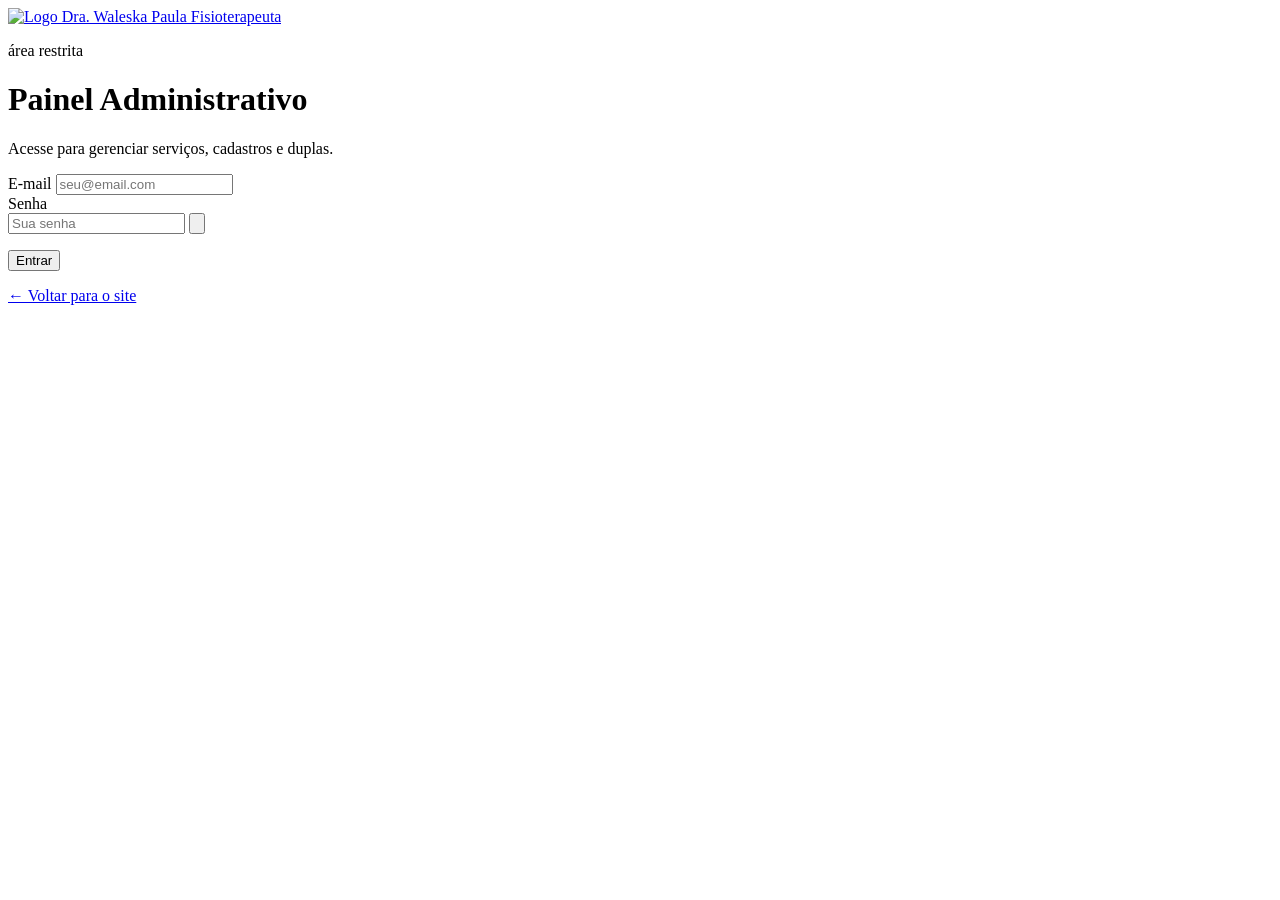
==== admin-login.html @ e8bd50d7 "Add files via upload" ====
<!DOCTYPE html>
<html lang="pt-BR">
<head>
  <meta charset="UTF-8">
  <meta name="viewport" content="width=device-width, initial-scale=1.0">
  <title>Login — Painel Administrativo | Dra. Waleska Paula</title>
  <meta name="robots" content="noindex, nofollow">
  <link rel="icon" type="image/svg+xml" href="assets/favicon.svg">
  <link rel="preconnect" href="https://fonts.googleapis.com">
  <link rel="preconnect" href="https://fonts.gstatic.com" crossorigin>
  <link href="https://fonts.googleapis.com/css2?family=Fraunces:opsz,wght@9..144,300;9..144,400;9..144,500;9..144,600;9..144,700&family=DM+Sans:wght@300;400;500;600;700&display=swap" rel="stylesheet">
  <link rel="stylesheet" href="css/styles.css">
  <link rel="stylesheet" href="admin/css/admin-login.css">
</head>
<body class="login-body">

  <main class="login-page">
    <div class="login-card">

      <a class="login-brand" href="/" aria-label="Voltar para o site público">
        <img src="assets/logo-horizontal.png" alt="Logo Dra. Waleska Paula Fisioterapeuta">
      </a>

      <div class="login-head">
        <p class="login-eyebrow">área restrita</p>
        <h1 class="login-title">Painel Administrativo</h1>
        <p class="login-sub">Acesse para gerenciar serviços, cadastros e duplas.</p>
      </div>

      <form class="login-form" id="loginForm" novalidate>
        <div class="field">
          <label class="field__label" for="email">E-mail</label>
          <input class="input" type="email" id="email" name="email" placeholder="seu@email.com" required autocomplete="username">
          <span class="field__error" id="email-error"></span>
        </div>

        <div class="field">
          <label class="field__label" for="senha">Senha</label>
          <div class="login-password">
            <input class="input" type="password" id="senha" name="senha" placeholder="Sua senha" required autocomplete="current-password">
            <button class="login-password__toggle" type="button" id="senhaToggle" aria-label="Mostrar senha" tabindex="-1">
              <svg viewBox="0 0 24 24" fill="none" stroke="currentColor" stroke-width="1.8" stroke-linecap="round" stroke-linejoin="round" aria-hidden="true"><path d="M2 12s3.5-7 10-7 10 7 10 7-3.5 7-10 7-10-7-10-7z"/><circle cx="12" cy="12" r="3"/></svg>
            </button>
          </div>
          <span class="field__error" id="senha-error"></span>
        </div>

        <p class="form-status" id="loginStatus" role="status" aria-live="polite"></p>

        <button class="btn btn--primary btn--full btn--lg" type="submit" id="loginSubmit">Entrar</button>
      </form>

      <p class="login-back">
        <a href="/">← Voltar para o site</a>
      </p>
    </div>
  </main>

  <script src="admin/js/admin-login.js"></script>
</body>
</html>
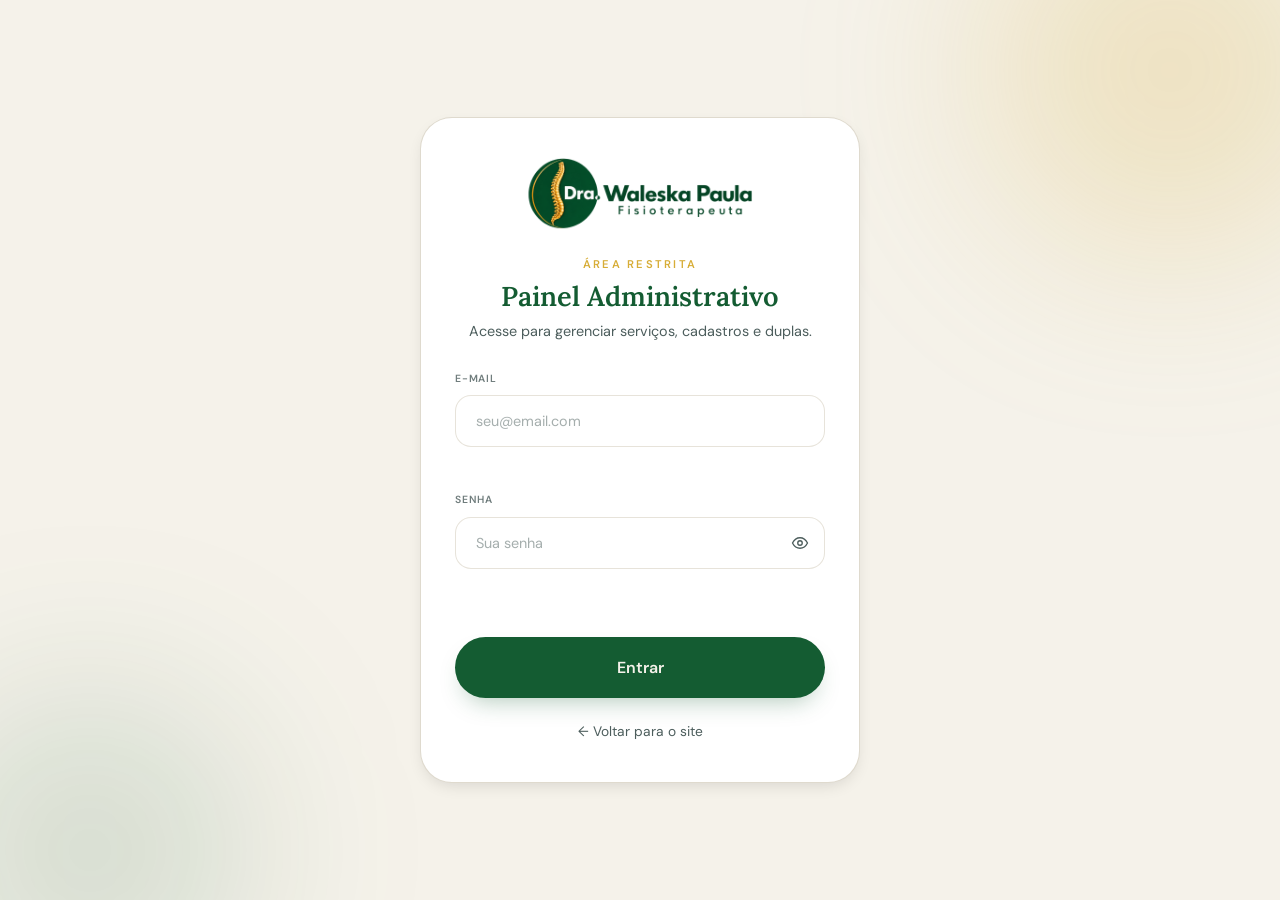
==== commit 0a0e88de: "feat: painel clínico completo com financeiro, duplas e prontuário Conecta cadastro, agenda, pagament" ====
--- a/admin-login.html
+++ b/admin-login.html
@@ -8,7 +8,7 @@
   <link rel="icon" type="image/svg+xml" href="assets/favicon.svg">
   <link rel="preconnect" href="https://fonts.googleapis.com">
   <link rel="preconnect" href="https://fonts.gstatic.com" crossorigin>
-  <link href="https://fonts.googleapis.com/css2?family=Fraunces:opsz,wght@9..144,300;9..144,400;9..144,500;9..144,600;9..144,700&family=DM+Sans:wght@300;400;500;600;700&display=swap" rel="stylesheet">
+  <link href="https://fonts.googleapis.com/css2?family=Lora:ital,wght@0,400;0,500;0,600;0,700;1,400;1,500;1,600;1,700&family=DM+Sans:wght@300;400;500;600;700&display=swap" rel="stylesheet">
   <link rel="stylesheet" href="css/styles.css">
   <link rel="stylesheet" href="admin/css/admin-login.css">
 </head>
--- a/css/styles.css
+++ b/css/styles.css
@@ -0,0 +1,1703 @@
+:root {
+  --primary: hsl(145 64.3% 22%);
+  --primary-foreground: hsl(43.6 35.5% 93.9%);
+  --accent: hsl(44.2 66.7% 52.9%);
+  --accent-foreground: hsl(222.2 84% 4.9%);
+  --background: hsl(43.6 35.5% 93.9%);
+  --foreground: hsl(222.2 84% 4.9%);
+  --muted: hsl(42.4 33.3% 90%);
+  --muted-foreground: hsl(176.5 10.1% 33.1%);
+  --border: 40.9 22% 80.4%;
+  --card: hsl(43.6 35.5% 93.9%);
+  --secondary: hsl(210 100% 25.5%);
+  --secondary-foreground: hsl(210 40% 98%);
+  --ring: 44.2 66.7% 52.9%;
+  --radius: 2rem;
+  --font-heading: "Lora", Georgia, "Times New Roman", serif;
+  --font-body: "DM Sans", "Segoe UI", system-ui, -apple-system, sans-serif;
+  --shadow-sm: 0 1px 2px rgba(0, 0, 0, 0.04);
+  --shadow-md: 0 6px 16px -4px rgba(0, 0, 0, 0.12);
+  --shadow-lg: 0 24px 50px -12px rgba(0, 0, 0, 0.25);
+}
+*, *::before, *::after {
+  box-sizing: border-box;
+  margin: 0;
+  padding: 0;
+}
+html {
+  scroll-behavior: smooth;
+  scroll-padding-top: 120px;
+  -webkit-text-size-adjust: 100%;
+}
+body {
+  font-family: var(--font-body);
+  font-size: 1rem;
+  line-height: 1.65;
+  color: var(--foreground);
+  background: var(--background);
+  overflow-x: hidden;
+}
+img {
+  max-width: 100%;
+  height: auto;
+  display: block;
+}
+a {
+  color: inherit;
+  text-decoration: none;
+}
+ul {
+  list-style: none;
+}
+button {
+  font-family: inherit;
+  cursor: pointer;
+}
+h1, h2, h3, h4 {
+  font-family: var(--font-heading);
+  color: var(--foreground);
+  line-height: 1.2;
+  font-weight: 600;
+}
+:focus-visible {
+  outline: 3px solid hsl(var(--ring) / 0.55);
+  outline-offset: 2px;
+  border-radius: 8px;
+}
+.skip-link {
+  position: absolute;
+  top: -60px;
+  left: 16px;
+  z-index: 3000;
+  background: var(--primary);
+  color: var(--primary-foreground);
+  padding: 10px 18px;
+  border-radius: 10px;
+  font-weight: 600;
+  transition: top 0.2s ease;
+}
+.skip-link:focus {
+  top: 12px;
+}
+.icon {
+  width: 1.1em;
+  height: 1.1em;
+  flex-shrink: 0;
+  vertical-align: middle;
+}
+.container {
+  width: 100%;
+  max-width: 1200px;
+  margin: 0 auto;
+  padding: 0 24px;
+}
+.btn {
+  display: inline-flex;
+  align-items: center;
+  justify-content: center;
+  gap: 10px;
+  font-family: var(--font-body);
+  font-size: 0.95rem;
+  font-weight: 600;
+  padding: 15px 28px;
+  border-radius: 999px;
+  border: none;
+  transition: transform 0.2s ease, box-shadow 0.2s ease, background-color 0.2s ease, color 0.2s ease;
+  will-change: transform;
+}
+.btn:hover {
+  transform: translateY(-2px);
+}
+.btn--primary {
+  background: var(--primary);
+  color: var(--primary-foreground);
+  box-shadow: 0 12px 24px -10px hsl(145 64.3% 22% / 0.35);
+}
+.btn--primary:hover {
+  background: hsl(145 64.3% 22% / 0.9);
+}
+.btn--accent {
+  position: relative;
+  overflow: hidden;
+  background: var(--accent);
+  color: var(--accent-foreground);
+  box-shadow: 0 12px 24px -10px hsl(44.2 66.7% 52.9% / 0.4);
+}
+.btn--accent:hover {
+  background: hsl(44.2 66.7% 52.9% / 0.9);
+}
+.btn--accent .btn__shimmer {
+  position: absolute;
+  inset: 0;
+  background: linear-gradient(90deg, transparent, hsla(222, 84%, 5%, 0.1), transparent);
+  background-size: 200% 100%;
+  animation: shimmer 3s ease-in-out infinite;
+  pointer-events: none;
+}
+.btn--accent > :not(.btn__shimmer) {
+  position: relative;
+  z-index: 1;
+}
+.btn--outline {
+  background: transparent;
+  color: var(--primary-foreground);
+  border: 1px solid var(--primary-foreground);
+}
+.btn--outline:hover {
+  background: var(--primary-foreground);
+  color: var(--primary);
+}
+.btn--full {
+  width: 100%;
+}
+.btn--lg {
+  padding: 20px 34px;
+  font-size: 1rem;
+}
+.btn--sm {
+  padding: 11px 22px;
+  font-size: 0.88rem;
+}
+.header {
+  position: sticky;
+  top: 0;
+  z-index: 1000;
+  background: var(--background);
+  border-bottom: 1px solid hsl(var(--border) / 0.3);
+}
+.header__inner {
+  display: flex;
+  align-items: center;
+  justify-content: space-between;
+  min-height: 108px;
+  gap: 16px;
+}
+.header__logo {
+  width: 60%;
+  max-width: 300px;
+  aspect-ratio: 3.38 / 1;
+  overflow: hidden;
+  flex-shrink: 1;
+}
+.header__logo img {
+  width: 100%;
+  height: 100%;
+  object-fit: cover;
+  object-position: 0% 38%;
+}
+.header__nav {
+  display: flex;
+  align-items: center;
+  gap: 32px;
+}
+.header__cta {
+  display: flex;
+  align-items: center;
+  gap: 10px;
+  flex-shrink: 0;
+}
+.header__cta .btn {
+  white-space: nowrap;
+}
+.header__admin {
+  display: inline-flex;
+  align-items: center;
+  font-size: 0.85rem;
+  font-weight: 600;
+  color: var(--primary);
+  padding: 8px 14px;
+  border-radius: 999px;
+  border: 1px solid hsl(145 64.3% 22% / 0.22);
+  white-space: nowrap;
+  flex-shrink: 0;
+}
+.header__admin:hover {
+  background: var(--primary);
+  color: var(--primary-foreground);
+}
+.header__link {
+  position: relative;
+  font-size: 0.9rem;
+  font-weight: 500;
+  color: var(--muted-foreground);
+  transition: color 0.2s ease;
+  padding: 4px 0;
+}
+.header__link::after {
+  content: "";
+  position: absolute;
+  left: 0;
+  bottom: -4px;
+  width: 0;
+  height: 2px;
+  background: var(--primary);
+  transition: width 0.25s ease;
+}
+.header__link:hover {
+  color: var(--primary);
+}
+.header__link:hover::after {
+  width: 100%;
+}
+.header__toggle {
+  display: none;
+  align-items: center;
+  justify-content: center;
+  width: 44px;
+  height: 44px;
+  border: 1px solid hsl(var(--border));
+  border-radius: 12px;
+  background: var(--card);
+  color: var(--foreground);
+}
+.header__toggle svg {
+  width: 22px;
+  height: 22px;
+}
+.drawer__backdrop {
+  position: fixed;
+  inset: 0;
+  z-index: 1500;
+  background: rgba(0, 0, 0, 0.4);
+  opacity: 0;
+  visibility: hidden;
+  transition: opacity 0.25s ease, visibility 0.25s ease;
+}
+.drawer__backdrop.is-open {
+  opacity: 1;
+  visibility: visible;
+}
+.drawer {
+  position: fixed;
+  top: 0;
+  right: 0;
+  bottom: 0;
+  z-index: 1600;
+  width: min(340px, 88vw);
+  background: var(--background);
+  border-left: 1px solid hsl(var(--border));
+  padding: 24px;
+  transform: translateX(100%);
+  transition: transform 0.3s cubic-bezier(0.22, 1, 0.36, 1);
+  overflow-y: auto;
+}
+.drawer.is-open {
+  transform: translateX(0);
+}
+.drawer__close {
+  display: inline-flex;
+  align-items: center;
+  justify-content: center;
+  width: 40px;
+  height: 40px;
+  border: none;
+  background: hsl(var(--border) / 0.5);
+  border-radius: 12px;
+  color: var(--foreground);
+  margin-bottom: 48px;
+}
+.drawer__close svg {
+  width: 20px;
+  height: 20px;
+}
+.drawer__nav {
+  display: flex;
+  flex-direction: column;
+  gap: 24px;
+}
+.drawer__link {
+  font-size: 1.125rem;
+  font-weight: 500;
+  color: var(--foreground);
+}
+.drawer__link:hover {
+  color: var(--primary);
+}
+.drawer__cta {
+  margin-top: 24px;
+  padding-top: 24px;
+  border-top: 1px solid hsl(var(--border) / 0.5);
+  display: flex;
+  flex-direction: column;
+  gap: 10px;
+}
+.split {
+  display: grid;
+  grid-template-columns: 45% 55%;
+  min-height: 100vh;
+  overflow-x: clip;
+}
+.panel {
+  position: relative;
+  background: var(--primary);
+  color: var(--primary-foreground);
+  display: flex;
+  flex-direction: column;
+  padding: 48px 28px 80px;
+  overflow: hidden;
+}
+.panel__ring {
+  position: absolute;
+  top: -240px;
+  right: -240px;
+  width: 640px;
+  height: 640px;
+  border-radius: 50%;
+  border: 32px solid hsl(43.6 35.5% 93.9% / 0.03);
+  pointer-events: none;
+}
+.panel__blob {
+  position: absolute;
+  bottom: -128px;
+  left: -128px;
+  width: 480px;
+  height: 480px;
+  border-radius: 50%;
+  background: hsl(43.6 35.5% 93.9% / 0.02);
+  filter: blur(60px);
+  pointer-events: none;
+}
+.panel__dot {
+  position: absolute;
+  border-radius: 50%;
+  pointer-events: none;
+}
+.panel__dot--accent {
+  top: 40%;
+  right: 15%;
+  width: 12px;
+  height: 12px;
+  background: var(--accent);
+  box-shadow: 0 0 15px hsl(var(--ring) / 0.5);
+  animation: floatA 6s ease-in-out infinite;
+}
+.panel__dot--soft {
+  top: 60%;
+  left: 10%;
+  width: 6px;
+  height: 6px;
+  background: hsl(43.6 35.5% 93.9% / 0.3);
+  animation: floatB 8s ease-in-out 1s infinite;
+}
+.panel__logo {
+  align-self: flex-start;
+  display: inline-flex;
+  background: var(--background);
+  border-radius: 16px;
+  padding: 8px;
+  box-shadow: 0 20px 40px -12px rgba(0, 0, 0, 0.25);
+  margin-bottom: auto;
+}
+.panel__logo img {
+  height: 56px;
+  width: auto;
+  object-fit: contain;
+  border-radius: 12px;
+}
+.panel__body {
+  margin: auto 0;
+  padding: 48px 0;
+}
+.panel__eyebrow {
+  display: flex;
+  align-items: center;
+  gap: 16px;
+  font-size: 0.7rem;
+  font-weight: 600;
+  letter-spacing: 0.2em;
+  text-transform: uppercase;
+  color: hsl(43.6 35.5% 93.9% / 0.7);
+  margin-bottom: 32px;
+}
+.panel__eyebrow::before {
+  content: "";
+  width: 48px;
+  height: 1px;
+  background: hsl(43.6 35.5% 93.9% / 0.3);
+}
+.panel__title {
+  font-size: clamp(2.6rem, 4.6vw, 4.4rem);
+  line-height: 1.06;
+  letter-spacing: -0.01em;
+  color: var(--primary-foreground);
+  margin-bottom: 32px;
+}
+.panel__title em {
+  font-style: italic;
+  color: var(--accent);
+}
+.panel__text {
+  color: hsl(43.6 35.5% 93.9% / 0.8);
+  font-size: clamp(1rem, 1.4vw, 1.18rem);
+  font-weight: 300;
+  max-width: 448px;
+  line-height: 1.6;
+}
+.panel__privacy {
+  margin-top: auto;
+  display: flex;
+  align-items: flex-start;
+  gap: 16px;
+  padding-top: 24px;
+  border-top: 1px solid hsl(43.6 35.5% 93.9% / 0.1);
+  max-width: 400px;
+  font-size: 0.8rem;
+  font-weight: 300;
+  color: hsl(43.6 35.5% 93.9% / 0.6);
+}
+.panel__privacy-icon {
+  width: 24px;
+  height: 24px;
+  border-radius: 50%;
+  border: 1px solid hsl(43.6 35.5% 93.9% / 0.2);
+  display: flex;
+  align-items: center;
+  justify-content: center;
+  flex-shrink: 0;
+  margin-top: 2px;
+}
+.panel__privacy-icon svg {
+  width: 14px;
+  height: 14px;
+  color: hsl(43.6 35.5% 93.9% / 0.6);
+}
+.form-side {
+  position: relative;
+  background: var(--background);
+  padding: 64px 48px 96px;
+}
+.form-side::before {
+  content: "";
+  position: absolute;
+  inset: 0;
+  background-image: radial-gradient(circle, hsl(var(--border)) 1px, transparent 1px);
+  background-size: 24px 24px;
+  opacity: 0.3;
+  pointer-events: none;
+}
+.form-side__inner {
+  position: relative;
+  max-width: 672px;
+  margin: 0 auto;
+}
+.form-head {
+  margin-bottom: 48px;
+}
+.form-eyebrow {
+  font-size: 0.65rem;
+  font-weight: 600;
+  letter-spacing: 0.2em;
+  text-transform: uppercase;
+  color: var(--muted-foreground);
+  margin-bottom: 12px;
+}
+.form-title {
+  font-size: clamp(2.2rem, 4vw, 3rem);
+  letter-spacing: -0.01em;
+}
+.service-pick {
+  display: flex;
+  align-items: center;
+  justify-content: space-between;
+  gap: 14px;
+  flex-wrap: wrap;
+  background: hsl(145 64.3% 22% / 0.07);
+  border: 1px solid hsl(145 64.3% 22% / 0.2);
+  border-radius: 18px;
+  padding: 16px 20px;
+  margin-bottom: 28px;
+}
+.service-pick__label {
+  display: block;
+  font-size: 0.62rem;
+  font-weight: 600;
+  letter-spacing: 0.12em;
+  text-transform: uppercase;
+  color: var(--muted-foreground);
+  margin-bottom: 4px;
+}
+.service-pick__name {
+  font-family: var(--font-heading);
+  font-weight: 600;
+  font-size: 1.1rem;
+  color: var(--primary);
+}
+.service-pick__change {
+  font-size: 0.85rem;
+  font-weight: 600;
+  color: var(--primary);
+  border-bottom: 1px solid hsl(145 64.3% 22% / 0.3);
+}
+.service-pick__change:hover {
+  color: var(--primary);
+  opacity: 0.8;
+}
+.step-card {
+  border: 1px solid hsl(var(--border) / 0.6);
+  border-radius: 24px;
+  padding: 32px 40px;
+  margin-bottom: 32px;
+  background: transparent;
+  transition: border-color 0.3s ease, box-shadow 0.3s ease, transform 0.3s ease;
+}
+.step-card:hover {
+  border-color: hsl(var(--border));
+  box-shadow: 0 20px 50px -20px rgba(0, 0, 0, 0.12);
+  transform: translateY(-4px);
+}
+.step-head {
+  display: flex;
+  align-items: center;
+  gap: 16px;
+  margin-bottom: 32px;
+}
+.step-num {
+  width: 36px;
+  height: 36px;
+  border-radius: 50%;
+  background: var(--primary);
+  color: var(--primary-foreground);
+  display: flex;
+  align-items: center;
+  justify-content: center;
+  font-size: 0.875rem;
+  font-weight: 700;
+  flex-shrink: 0;
+  box-shadow: inset 0 1px 2px rgba(0, 0, 0, 0.15);
+}
+.step-num--accent {
+  background: var(--accent);
+  color: var(--accent-foreground);
+}
+.step-title {
+  font-family: var(--font-heading);
+  font-size: 1.25rem;
+  font-weight: 500;
+  line-height: 1.2;
+}
+.step-sub {
+  font-size: 0.75rem;
+  color: hsl(176.5 10.1% 33.1% / 0.8);
+  margin-top: 2px;
+  font-family: var(--font-body);
+}
+.field {
+  margin-bottom: 24px;
+}
+.field__label {
+  display: block;
+  font-size: 0.65rem;
+  font-weight: 600;
+  letter-spacing: 0.08em;
+  text-transform: uppercase;
+  color: hsl(176.5 10.1% 33.1% / 0.8);
+  margin-bottom: 8px;
+}
+.field__label small {
+  font-weight: 400;
+  text-transform: none;
+  letter-spacing: 0;
+  font-size: 0.78rem;
+  opacity: 0.7;
+}
+.field__row {
+  display: grid;
+  grid-template-columns: 1fr 1fr;
+  gap: 20px;
+}
+.input {
+  width: 100%;
+  padding: 16px 20px;
+  font-family: var(--font-body);
+  font-size: 0.9rem;
+  color: var(--foreground);
+  background: hsla(0, 0%, 100%, 0.5);
+  border: 1px solid hsl(var(--border) / 0.6);
+  border-radius: 16px;
+  transition: border-color 0.2s ease, box-shadow 0.2s ease, background-color 0.2s ease;
+}
+.input::placeholder {
+  color: hsl(176.5 10.1% 33.1% / 0.5);
+}
+.input:focus {
+  outline: none;
+  border-color: var(--primary);
+  box-shadow: 0 0 0 3px hsl(var(--ring) / 0.25);
+  background: #fff;
+}
+.field__error {
+  display: block;
+  min-height: 16px;
+  color: #c0392b;
+  font-size: 0.8rem;
+  margin-top: 6px;
+}
+.chips {
+  display: flex;
+  flex-wrap: wrap;
+  gap: 10px;
+}
+.chip {
+  text-align: left;
+  padding: 10px 20px;
+  border-radius: 999px;
+  font-size: 0.9rem;
+  font-weight: 500;
+  border: 1px solid hsl(var(--border) / 0.8);
+  background: transparent;
+  color: var(--muted-foreground);
+  transition: all 0.3s ease;
+}
+.chip:hover {
+  border-color: hsl(145 64.3% 22% / 0.5);
+  color: var(--foreground);
+  transform: scale(1.04);
+}
+.chip:active {
+  transform: scale(0.95);
+}
+.chip.is-active {
+  background: var(--primary);
+  border-color: var(--primary);
+  color: var(--primary-foreground);
+  box-shadow: 0 6px 16px -6px hsl(145 64.3% 22% / 0.35);
+}
+.form-status {
+  text-align: center;
+  font-weight: 600;
+  margin-top: 16px;
+  min-height: 24px;
+}
+.form-status.is-success {
+  color: var(--primary);
+}
+.form-status.is-error {
+  color: #c0392b;
+}
+.success {
+  display: flex;
+  flex-direction: column;
+  align-items: center;
+  justify-content: center;
+  min-height: 70vh;
+  padding: 80px 24px;
+  text-align: center;
+}
+.success[hidden] {
+  display: none;
+}
+.success__card {
+  max-width: 420px;
+  background: var(--card);
+  border: 1px solid hsl(var(--border) / 0.5);
+  border-radius: var(--radius);
+  padding: 40px;
+  box-shadow: 0 24px 60px -24px hsl(145 64.3% 22% / 0.2);
+}
+.success__icon {
+  width: 80px;
+  height: 80px;
+  border-radius: 50%;
+  background: hsl(145 64.3% 22% / 0.1);
+  border: 1px solid hsl(145 64.3% 22% / 0.2);
+  display: flex;
+  align-items: center;
+  justify-content: center;
+  margin: 0 auto 32px;
+}
+.success__icon svg {
+  width: 40px;
+  height: 40px;
+  color: var(--primary);
+}
+.success__title {
+  font-size: 1.9rem;
+  margin-bottom: 16px;
+}
+.success__text {
+  color: var(--muted-foreground);
+  margin-bottom: 28px;
+}
+.hero-mini {
+  position: relative;
+  background: var(--primary);
+  color: var(--primary-foreground);
+  min-height: 45vh;
+  display: flex;
+  align-items: center;
+  justify-content: center;
+  text-align: center;
+  padding: 88px 24px;
+  overflow: hidden;
+}
+.hero-mini::before {
+  content: "";
+  position: absolute;
+  top: -96px;
+  right: -96px;
+  width: 320px;
+  height: 320px;
+  border-radius: 50%;
+  background: hsl(44.2 66.7% 52.9% / 0.18);
+  filter: blur(100px);
+  pointer-events: none;
+}
+.hero-mini::after {
+  content: "";
+  position: absolute;
+  bottom: -80px;
+  left: 40%;
+  width: 224px;
+  height: 224px;
+  border-radius: 50%;
+  background: hsl(43.6 35.5% 93.9% / 0.1);
+  filter: blur(80px);
+  pointer-events: none;
+}
+.hero-mini__dot {
+  position: absolute;
+  top: 40px;
+  right: 25%;
+  width: 10px;
+  height: 10px;
+  border-radius: 50%;
+  background: var(--accent);
+  animation: floatA 7s ease-in-out infinite;
+}
+.hero-mini__inner {
+  position: relative;
+  z-index: 1;
+  max-width: 720px;
+}
+.hero-mini__eyebrow {
+  display: flex;
+  align-items: center;
+  justify-content: center;
+  gap: 12px;
+  font-size: 0.7rem;
+  font-weight: 600;
+  letter-spacing: 0.2em;
+  text-transform: uppercase;
+  color: var(--accent);
+  margin-bottom: 24px;
+}
+.hero-mini__eyebrow::before, .hero-mini__eyebrow::after {
+  content: "";
+  width: 32px;
+  height: 1px;
+  background: var(--accent);
+}
+.hero-mini__title {
+  font-size: clamp(2.5rem, 6vw, 4.4rem);
+  line-height: 1.06;
+  letter-spacing: -0.01em;
+  background: linear-gradient(90deg, var(--primary-foreground), var(--accent), var(--primary-foreground));
+  background-size: 200% auto;
+  -webkit-background-clip: text;
+  background-clip: text;
+  -webkit-text-fill-color: transparent;
+  color: transparent;
+  animation: gradient-x 6s linear infinite;
+  margin-bottom: 20px;
+}
+.hero-mini__text {
+  color: hsl(43.6 35.5% 93.9% / 0.85);
+  font-size: clamp(1rem, 1.5vw, 1.15rem);
+  font-weight: 300;
+  max-width: 620px;
+  margin: 0 auto;
+}
+.hero-mini__actions {
+  display: flex;
+  justify-content: center;
+  flex-wrap: wrap;
+  gap: 16px;
+  margin-top: 36px;
+}
+.presentation {
+  padding: 100px 24px;
+  background: var(--background);
+}
+.presentation__inner {
+  max-width: 1152px;
+  margin: 0 auto;
+  display: grid;
+  grid-template-columns: 1fr 1fr;
+  gap: 48px;
+  align-items: center;
+}
+.presentation__photo {
+  border-radius: 24px;
+  overflow: hidden;
+  box-shadow: 0 30px 60px -20px rgba(0, 0, 0, 0.3);
+}
+.presentation__photo img {
+  width: 100%;
+  height: auto;
+}
+.presentation__eyebrow {
+  font-size: 0.65rem;
+  font-weight: 600;
+  letter-spacing: 0.2em;
+  text-transform: uppercase;
+  color: var(--muted-foreground);
+  margin-bottom: 16px;
+}
+.presentation__title {
+  font-size: clamp(1.9rem, 3.4vw, 2.6rem);
+  margin-bottom: 20px;
+}
+.presentation__title em {
+  font-style: italic;
+  color: var(--accent);
+}
+.presentation__text {
+  color: var(--muted-foreground);
+  display: flex;
+  flex-direction: column;
+  gap: 16px;
+  margin-bottom: 28px;
+}
+.presentation__actions {
+  display: flex;
+  flex-wrap: wrap;
+  gap: 16px;
+}
+.services {
+  padding: 100px 24px;
+  background: var(--muted);
+}
+.services__inner {
+  max-width: 1152px;
+  margin: 0 auto;
+}
+.services__head {
+  text-align: center;
+  margin-bottom: 56px;
+}
+.services__eyebrow {
+  font-size: 0.65rem;
+  font-weight: 600;
+  letter-spacing: 0.2em;
+  text-transform: uppercase;
+  color: var(--muted-foreground);
+  margin-bottom: 12px;
+}
+.services__title {
+  font-size: clamp(2rem, 3.6vw, 2.8rem);
+}
+.services__sub {
+  color: var(--muted-foreground);
+  max-width: 560px;
+  margin: 16px auto 0;
+}
+.services__grid {
+  display: grid;
+  grid-template-columns: repeat(3, 1fr);
+  gap: 24px;
+}
+.service-card {
+  border-radius: 28px;
+  padding: 1px;
+  background: linear-gradient(135deg, hsl(145 64.3% 22% / 0.3), transparent, hsl(44.2 66.7% 52.9% / 0.3));
+}
+.service-card__inner {
+  background: var(--card);
+  border-radius: 27px;
+  padding: 28px;
+  height: 100%;
+  display: flex;
+  flex-direction: column;
+  gap: 12px;
+  transition: transform 0.3s ease, box-shadow 0.3s ease;
+}
+.service-card:hover .service-card__inner {
+  transform: translateY(-6px);
+  box-shadow: 0 30px 60px -24px rgba(0, 0, 0, 0.25);
+}
+.service-card__icon {
+  width: 48px;
+  height: 48px;
+  border-radius: 16px;
+  background: hsl(145 64.3% 22% / 0.1);
+  color: var(--primary);
+  display: flex;
+  align-items: center;
+  justify-content: center;
+  margin-bottom: 8px;
+}
+.service-card__icon svg {
+  width: 24px;
+  height: 24px;
+}
+.service-card__title {
+  font-size: 1.2rem;
+  font-weight: 600;
+  color: var(--foreground);
+}
+.service-card__desc {
+  color: var(--muted-foreground);
+  font-size: 0.9rem;
+  line-height: 1.6;
+  flex-grow: 1;
+}
+.service-card__price {
+  display: flex;
+  align-items: baseline;
+  gap: 6px;
+  padding-top: 8px;
+  border-top: 1px dashed hsl(var(--border) / 0.7);
+  margin-top: 4px;
+}
+.service-card__price-value {
+  font-family: var(--font-heading);
+  font-size: 1.6rem;
+  font-weight: 700;
+  color: var(--primary);
+}
+.service-card__price-unit {
+  font-size: 0.85rem;
+  color: var(--muted-foreground);
+}
+.service-card__cta {
+  margin-top: 12px;
+}
+.cta {
+  position: relative;
+  background: var(--primary);
+  color: var(--primary-foreground);
+  padding: 100px 24px;
+  text-align: center;
+  overflow: hidden;
+}
+.cta::before {
+  content: "";
+  position: absolute;
+  top: -80px;
+  right: 0;
+  width: 288px;
+  height: 288px;
+  border-radius: 50%;
+  background: hsl(44.2 66.7% 52.9% / 0.18);
+  filter: blur(100px);
+  pointer-events: none;
+}
+.cta__inner {
+  position: relative;
+  max-width: 640px;
+  margin: 0 auto;
+}
+.cta__icon {
+  width: 32px;
+  height: 32px;
+  color: var(--accent);
+  margin: 0 auto 20px;
+}
+.cta__title {
+  color: var(--primary-foreground);
+  font-size: clamp(2rem, 4vw, 2.9rem);
+  margin-bottom: 20px;
+}
+.cta__text {
+  color: hsl(43.6 35.5% 93.9% / 0.8);
+  margin-bottom: 32px;
+  font-weight: 300;
+}
+.footer {
+  background: var(--primary);
+  color: var(--primary-foreground);
+}
+.footer__grid {
+  max-width: 1152px;
+  margin: 0 auto;
+  display: grid;
+  grid-template-columns: 1.4fr 0.9fr 1fr 1fr;
+  gap: 40px;
+  padding: 72px 24px 48px;
+}
+.footer__logo {
+  width: 62%;
+  max-width: 280px;
+  aspect-ratio: 3.38 / 1;
+  overflow: hidden;
+  margin-bottom: 20px;
+}
+.footer__logo img {
+  width: 100%;
+  height: 100%;
+  object-fit: cover;
+  object-position: 0% 38%;
+}
+.footer__tagline {
+  font-size: 0.9rem;
+  color: hsl(43.6 35.5% 93.9% / 0.75);
+  max-width: 300px;
+  line-height: 1.6;
+}
+.footer__title {
+  font-family: var(--font-body);
+  font-size: 0.75rem;
+  font-weight: 600;
+  letter-spacing: 0.14em;
+  text-transform: uppercase;
+  color: var(--accent);
+  margin-bottom: 16px;
+}
+.footer__list {
+  display: flex;
+  flex-direction: column;
+  gap: 12px;
+}
+.footer__link {
+  font-size: 0.9rem;
+  color: hsl(43.6 35.5% 93.9% / 0.75);
+  transition: color 0.2s ease;
+}
+.footer__link:hover {
+  color: var(--primary-foreground);
+}
+.footer__contact {
+  display: flex;
+  align-items: center;
+  gap: 8px;
+  font-size: 0.9rem;
+  color: hsl(43.6 35.5% 93.9% / 0.75);
+}
+.footer__contact svg {
+  width: 16px;
+  height: 16px;
+  flex-shrink: 0;
+}
+.footer__social {
+  display: flex;
+  gap: 12px;
+  margin-bottom: 20px;
+}
+.footer__social-link {
+  width: 40px;
+  height: 40px;
+  border-radius: 50%;
+  background: hsl(43.6 35.5% 93.9% / 0.1);
+  display: flex;
+  align-items: center;
+  justify-content: center;
+  transition: background-color 0.2s ease, color 0.2s ease, transform 0.2s ease;
+}
+.footer__social-link:hover {
+  background: var(--accent);
+  color: var(--accent-foreground);
+  transform: translateY(-2px);
+}
+.footer__social-link svg {
+  width: 18px;
+  height: 18px;
+}
+.footer__privacy {
+  display: flex;
+  align-items: flex-start;
+  gap: 8px;
+  font-size: 0.75rem;
+  color: hsl(43.6 35.5% 93.9% / 0.6);
+}
+.footer__privacy svg {
+  width: 16px;
+  height: 16px;
+  flex-shrink: 0;
+  margin-top: 2px;
+  color: var(--accent);
+}
+.footer__bottom {
+  border-top: 1px solid hsl(43.6 35.5% 93.9% / 0.15);
+}
+.footer__bottom-inner {
+  max-width: 1152px;
+  margin: 0 auto;
+  padding: 24px;
+  display: flex;
+  align-items: center;
+  justify-content: space-between;
+  flex-wrap: wrap;
+  gap: 12px;
+  font-size: 0.8rem;
+  color: hsl(43.6 35.5% 93.9% / 0.6);
+}
+.footer__legal {
+  display: flex;
+  align-items: center;
+  gap: 24px;
+}
+.footer__admin {
+  color: hsl(43.6 35.5% 93.9% / 0.55);
+  text-decoration: none;
+}
+.footer__admin:hover {
+  color: hsl(43.6 35.5% 93.9% / 0.9);
+}
+.reveal {
+  opacity: 0;
+  transform: translateY(24px);
+  transition: opacity 0.7s cubic-bezier(0.22, 1, 0.36, 1), transform 0.7s cubic-bezier(0.22, 1, 0.36, 1);
+  will-change: opacity, transform;
+}
+.reveal.is-visible {
+  opacity: 1;
+  transform: translateY(0);
+}
+.reveal--delay {
+  transition-delay: 0.12s;
+}
+.reveal--delay-2 {
+  transition-delay: 0.24s;
+}
+.reveal--delay-3 {
+  transition-delay: 0.36s;
+}
+@keyframes floatA {
+  0%, 100% {
+    transform: translateY(0) scale(1);
+  }
+  50% {
+    transform: translateY(-15px) scale(1.1);
+  }
+}
+@keyframes floatB {
+  0%, 100% {
+    transform: translateY(0) translateX(0);
+  }
+  50% {
+    transform: translateY(-20px) translateX(10px);
+  }
+}
+@keyframes shimmer {
+  0% {
+    transform: translateX(-150%);
+  }
+  100% {
+    transform: translateX(150%);
+  }
+}
+@keyframes gradient-x {
+  0%, 100% {
+    background-position: 0% 50%;
+  }
+  50% {
+    background-position: 100% 50%;
+  }
+}
+@media (prefers-reduced-motion: reduce) {
+  html {
+    scroll-behavior: auto;
+  }
+  *, *::before, *::after {
+    animation-duration: 0.001s !important;
+    transition-duration: 0.001s !important;
+  }
+  .reveal {
+    opacity: 1;
+    transform: none;
+  }
+}
+@media (max-width: 1024px) {
+  .split {
+    grid-template-columns: 1fr;
+  }
+  .panel {
+    padding: 48px 40px 64px;
+  }
+  .services__grid {
+    grid-template-columns: repeat(2, 1fr);
+  }
+  .presentation__inner {
+    grid-template-columns: 1fr;
+    gap: 40px;
+  }
+  .presentation__photo {
+    max-width: 460px;
+  }
+  .footer__grid {
+    grid-template-columns: 1fr 1fr;
+  }
+}
+@media (max-width: 820px) {
+  .header__nav,
+  .header__cadastro {
+    display: none;
+  }
+  .header__cta {
+    display: flex;
+    margin-left: auto;
+  }
+  .header__toggle {
+    display: inline-flex;
+  }
+  .header__inner {
+    min-height: 76px;
+  }
+  .header__logo {
+    max-width: 200px;
+  }
+}
+@media (max-width: 640px) {
+  .hero-mini {
+    padding: 64px 24px;
+  }
+  .services__grid {
+    grid-template-columns: 1fr;
+  }
+  .field__row {
+    grid-template-columns: 1fr;
+    gap: 0;
+  }
+  .step-card {
+    padding: 24px 20px;
+  }
+  .form-side {
+    padding: 48px 18px 72px;
+  }
+  .footer__grid {
+    grid-template-columns: 1fr;
+    gap: 36px;
+  }
+  .footer__bottom-inner {
+    justify-content: center;
+    text-align: center;
+  }
+}
+.pnl {
+  min-height: 100vh;
+  background: var(--background);
+  display: flex;
+  flex-direction: column;
+}
+.pnl__top {
+  position: sticky;
+  top: 0;
+  z-index: 50;
+  background: hsl(43.6 35.5% 93.9% / 0.92);
+  backdrop-filter: blur(14px);
+  border-bottom: 1px solid hsl(var(--border) / 0.7);
+}
+.pnl__top-inner {
+  max-width: 1280px;
+  margin: 0 auto;
+  padding: 14px 24px;
+  display: flex;
+  align-items: center;
+  gap: 18px;
+  flex-wrap: wrap;
+}
+.pnl__logo img {
+  height: 44px;
+  width: auto;
+}
+.pnl__who {
+  margin-left: auto;
+  display: flex;
+  align-items: center;
+  gap: 12px;
+  font-size: 0.9rem;
+  color: var(--muted-foreground);
+}
+.pnl__who strong {
+  color: var(--primary);
+  font-weight: 600;
+}
+.pnl__tabs {
+  display: flex;
+  gap: 6px;
+  overflow-x: auto;
+  max-width: 1280px;
+  margin: 0 auto;
+  padding: 0 24px 12px;
+  width: 100%;
+  scrollbar-width: none;
+}
+.pnl__tabs::-webkit-scrollbar {
+  display: none;
+}
+.pnl__tab {
+  flex-shrink: 0;
+  border: 1px solid transparent;
+  background: transparent;
+  color: var(--muted-foreground);
+  font-family: var(--font-body);
+  font-size: 0.88rem;
+  font-weight: 500;
+  padding: 8px 16px;
+  border-radius: 999px;
+  transition: background 0.25s ease, color 0.25s ease, border-color 0.25s ease;
+}
+.pnl__tab:hover {
+  background: hsl(145 64.3% 22% / 0.07);
+  color: var(--primary);
+}
+.pnl__tab.is-active {
+  background: var(--primary);
+  color: var(--primary-foreground);
+}
+.pnl__main {
+  flex: 1;
+  width: 100%;
+  max-width: 1280px;
+  margin: 0 auto;
+  padding: 32px 24px 80px;
+}
+.pnl__head {
+  margin-bottom: 26px;
+}
+.pnl__eyebrow {
+  font-size: 0.75rem;
+  letter-spacing: 0.18em;
+  text-transform: uppercase;
+  color: var(--accent);
+  font-weight: 600;
+  margin-bottom: 6px;
+}
+.pnl__title {
+  font-family: var(--font-heading);
+  font-size: clamp(1.6rem, 3vw, 2.2rem);
+  color: var(--primary);
+}
+.pnl__sub {
+  color: var(--muted-foreground);
+  margin-top: 6px;
+  max-width: 62ch;
+}
+.pnl-card {
+  background: #fff;
+  border: 1px solid hsl(var(--border) / 0.8);
+  border-radius: 24px;
+  padding: 22px;
+  box-shadow: var(--shadow-sm);
+}
+.pnl-grid {
+  display: grid;
+  gap: 16px;
+  grid-template-columns: repeat(auto-fill, minmax(215px, 1fr));
+}
+.pnl-stat__label {
+  font-size: 0.8rem;
+  letter-spacing: 0.06em;
+  text-transform: uppercase;
+  color: var(--muted-foreground);
+  font-weight: 600;
+}
+.pnl-stat__value {
+  font-family: var(--font-heading);
+  font-size: 2.4rem;
+  line-height: 1.1;
+  color: var(--primary);
+  margin-top: 8px;
+}
+.pnl-stat__value--accent {
+  color: var(--accent);
+}
+.pnl-section {
+  margin-top: 34px;
+}
+.pnl-section__title {
+  font-family: var(--font-heading);
+  font-size: 1.25rem;
+  color: var(--primary);
+  margin-bottom: 14px;
+}
+.pnl-table-wrap {
+  overflow-x: auto;
+  background: #fff;
+  border: 1px solid hsl(var(--border) / 0.8);
+  border-radius: 24px;
+}
+.pnl-table {
+  width: 100%;
+  border-collapse: collapse;
+  font-size: 0.9rem;
+  min-width: 620px;
+}
+.pnl-table th {
+  text-align: left;
+  font-weight: 600;
+  font-size: 0.74rem;
+  letter-spacing: 0.1em;
+  text-transform: uppercase;
+  color: var(--muted-foreground);
+  padding: 14px 18px;
+  border-bottom: 1px solid hsl(var(--border) / 0.7);
+  white-space: nowrap;
+}
+.pnl-table td {
+  padding: 14px 18px;
+  border-bottom: 1px solid hsl(var(--border) / 0.45);
+  vertical-align: middle;
+}
+.pnl-table tr:last-child td {
+  border-bottom: none;
+}
+.pnl-table tbody tr {
+  transition: background 0.2s ease;
+}
+.pnl-table tbody tr:hover {
+  background: hsl(42.4 33.3% 90% / 0.5);
+}
+.pill {
+  display: inline-block;
+  padding: 4px 12px;
+  border-radius: 999px;
+  font-size: 0.74rem;
+  font-weight: 600;
+  letter-spacing: 0.03em;
+  background: var(--muted);
+  color: var(--muted-foreground);
+  white-space: nowrap;
+}
+.pill--ok {
+  background: hsl(145 64.3% 22% / 0.12);
+  color: var(--primary);
+}
+.pill--accent {
+  background: hsl(44.2 66.7% 52.9% / 0.2);
+  color: hsl(38 70% 32%);
+}
+.pill--danger {
+  background: hsl(0 65% 50% / 0.12);
+  color: hsl(0 60% 38%);
+}
+.pill--info {
+  background: hsl(210 100% 25.5% / 0.1);
+  color: var(--secondary);
+}
+.dupla-card {
+  background: #fff;
+  border: 1px solid hsl(var(--border) / 0.8);
+  border-radius: 26px;
+  padding: 22px;
+  display: flex;
+  flex-direction: column;
+  gap: 14px;
+  transition: box-shadow 0.3s ease, transform 0.3s ease;
+}
+.dupla-card:hover {
+  box-shadow: var(--shadow-md);
+  transform: translateY(-2px);
+}
+.dupla-card__pair {
+  display: flex;
+  align-items: center;
+  gap: 12px;
+  flex-wrap: wrap;
+}
+.dupla-card__name {
+  font-family: var(--font-heading);
+  font-size: 1.05rem;
+  color: var(--primary);
+  font-weight: 600;
+}
+.dupla-card__plus {
+  color: var(--accent);
+  font-weight: 700;
+  font-size: 1.15rem;
+}
+.compat {
+  display: flex;
+  align-items: center;
+  gap: 12px;
+}
+.compat__bar {
+  flex: 1;
+  height: 9px;
+  border-radius: 999px;
+  background: var(--muted);
+  overflow: hidden;
+}
+.compat__fill {
+  height: 100%;
+  border-radius: 999px;
+  background: linear-gradient(90deg, var(--accent), var(--primary));
+  transition: width 0.6s cubic-bezier(0.22, 1, 0.36, 1);
+}
+.compat__value {
+  font-family: var(--font-heading);
+  font-weight: 700;
+  color: var(--primary);
+  font-size: 1.1rem;
+  min-width: 52px;
+  text-align: right;
+}
+.dupla-card__meta {
+  font-size: 0.82rem;
+  color: var(--muted-foreground);
+  line-height: 1.6;
+}
+.pnl-actions {
+  display: flex;
+  gap: 8px;
+  flex-wrap: wrap;
+}
+.pnl-form {
+  display: grid;
+  gap: 14px;
+  grid-template-columns: repeat(auto-fit, minmax(190px, 1fr));
+  align-items: end;
+}
+.pnl-select, .pnl-input {
+  width: 100%;
+  font-family: var(--font-body);
+  font-size: 0.95rem;
+  padding: 12px 14px;
+  border-radius: 14px;
+  border: 1px solid hsl(var(--border));
+  background: #fff;
+  color: var(--foreground);
+  transition: border-color 0.25s ease, box-shadow 0.25s ease;
+}
+.pnl-select:focus, .pnl-input:focus {
+  outline: none;
+  border-color: var(--accent);
+  box-shadow: 0 0 0 3px hsl(44.2 66.7% 52.9% / 0.2);
+}
+.pnl-label {
+  display: block;
+  font-size: 0.78rem;
+  font-weight: 600;
+  letter-spacing: 0.06em;
+  text-transform: uppercase;
+  color: var(--muted-foreground);
+  margin-bottom: 6px;
+}
+.pnl-empty {
+  text-align: center;
+  padding: 44px 20px;
+  color: var(--muted-foreground);
+  background: #fff;
+  border: 1px dashed hsl(var(--border));
+  border-radius: 24px;
+}
+.pnl-msg {
+  margin-top: 14px;
+  font-size: 0.9rem;
+  color: var(--primary);
+  font-weight: 500;
+}
+.pnl-msg--error {
+  color: hsl(0 60% 42%);
+}
+.auth-wrap {
+  min-height: 100vh;
+  display: grid;
+  place-items: center;
+  padding: 40px 20px;
+  background: var(--background);
+}
+.auth-card {
+  width: 100%;
+  max-width: 440px;
+  background: #fff;
+  border: 1px solid hsl(var(--border) / 0.8);
+  border-radius: 32px;
+  padding: 38px 32px;
+  box-shadow: var(--shadow-md);
+}
+.auth-card__logo {
+  display: block;
+  margin: 0 auto 22px;
+  height: 56px;
+  width: auto;
+}
+.auth-card__title {
+  font-family: var(--font-heading);
+  font-size: 1.6rem;
+  text-align: center;
+  color: var(--primary);
+}
+.auth-card__sub {
+  text-align: center;
+  color: var(--muted-foreground);
+  font-size: 0.92rem;
+  margin: 8px 0 24px;
+}
+.auth-card .field {
+  margin-bottom: 16px;
+}
+.auth-back {
+  display: block;
+  text-align: center;
+  margin-top: 18px;
+  font-size: 0.88rem;
+  color: var(--muted-foreground);
+  text-decoration: underline;
+}
+@media print {
+  .pnl__top, .pnl__tabs, .no-print {
+    display: none !important;
+  }
+  .pnl__main {
+    padding: 0;
+  }
+}
+@media (max-width: 640px) {
+  .pnl__main {
+    padding: 24px 16px 60px;
+  }
+  .pnl__top-inner, .pnl__tabs {
+    padding-left: 16px;
+    padding-right: 16px;
+  }
+  .pnl-stat__value {
+    font-size: 2rem;
+  }
+}
+.header__menu-group {
+  display: none;
+  align-items: center;
+  gap: 8px;
+}
+@media (max-width: 820px) {
+  .header__menu-group {
+    display: inline-flex;
+  }
+}
+.header__toggle--admin {
+  border-color: hsl(44.2 66.7% 52.9% / 0.55);
+  color: var(--primary);
+  transition: background 0.25s ease, border-color 0.25s ease, color 0.25s ease;
+}
+.header__toggle--admin:hover {
+  background: var(--primary);
+  border-color: var(--primary);
+  color: var(--primary-foreground);
+}
+.pnl--admin {
+  --primary: oklch(0.205 0 0);
+  --primary-foreground: oklch(0.985 0 0);
+}
+.pnl--admin .pill--ok {
+  background: oklch(0.205 0 0 / 0.08);
+  color: oklch(0.205 0 0);
+}
+
+.view[hidden],
+.cadastro[hidden],
+.success[hidden] {
+  display: none !important;
+}
+.cadastro,
+.cadastro__form,
+.presentation__content,
+.footer__brand,
+.footer__col {
+  min-width: 0;
+}
+.services__loading {
+  grid-column: 1 / -1;
+  padding: 40px 0;
+  text-align: center;
+  font-size: 0.95rem;
+  color: var(--muted-foreground);
+}
+.services__error {
+  grid-column: 1 / -1;
+  padding: 40px 0;
+  text-align: center;
+  font-size: 0.95rem;
+  color: #c0392b;
+}
+
--- a/admin/css/admin-login.css
+++ b/admin/css/admin-login.css
@@ -0,0 +1,150 @@
+/* ===============================================================
+   Login do Painel Administrativo — Dra. Waleska Paula
+   Depende dos tokens definidos em ../css/styles.css
+   =============================================================== */
+
+.login-body {
+  min-height: 100vh;
+  background: var(--background);
+}
+
+.login-page {
+  min-height: 100vh;
+  display: grid;
+  place-items: center;
+  padding: 40px 20px;
+  position: relative;
+  overflow: hidden;
+}
+
+.login-page::before,
+.login-page::after {
+  content: "";
+  position: absolute;
+  border-radius: 50%;
+  filter: blur(90px);
+  pointer-events: none;
+}
+.login-page::before {
+  width: 380px;
+  height: 380px;
+  background: hsl(44.2 66.7% 52.9% / 0.22);
+  top: -120px;
+  right: -80px;
+}
+.login-page::after {
+  width: 320px;
+  height: 320px;
+  background: hsl(145 64.3% 22% / 0.14);
+  bottom: -110px;
+  left: -70px;
+}
+
+.login-card {
+  position: relative;
+  z-index: 1;
+  width: 100%;
+  max-width: 440px;
+  background: #fff;
+  border: 1px solid hsl(var(--border) / 0.8);
+  border-radius: 32px;
+  padding: 40px 34px;
+  box-shadow: var(--shadow-md);
+}
+
+.login-brand {
+  display: flex;
+  justify-content: center;
+  margin-bottom: 26px;
+}
+.login-brand img {
+  display: block;
+  width: 240px;
+  max-width: 100%;
+  height: 71px;
+  object-fit: cover;
+  object-position: 0% 38%;
+}
+
+.login-head {
+  text-align: center;
+  margin-bottom: 26px;
+}
+.login-eyebrow {
+  font-size: 0.7rem;
+  font-weight: 600;
+  letter-spacing: 0.2em;
+  text-transform: uppercase;
+  color: var(--accent);
+  margin-bottom: 8px;
+}
+.login-title {
+  font-family: var(--font-heading);
+  font-size: 1.7rem;
+  font-weight: 600;
+  line-height: 1.15;
+  color: var(--primary);
+}
+.login-sub {
+  font-size: 0.9rem;
+  color: var(--muted-foreground);
+  margin-top: 8px;
+}
+
+.login-form .field {
+  margin-bottom: 22px;
+}
+
+.login-password {
+  position: relative;
+  display: flex;
+  align-items: center;
+}
+.login-password .input {
+  padding-right: 48px;
+}
+.login-password__toggle {
+  position: absolute;
+  right: 8px;
+  width: 34px;
+  height: 34px;
+  display: flex;
+  align-items: center;
+  justify-content: center;
+  border: none;
+  background: transparent;
+  border-radius: 50%;
+  color: var(--muted-foreground);
+  transition: background 0.2s ease, color 0.2s ease;
+}
+.login-password__toggle:hover {
+  background: var(--muted);
+  color: var(--foreground);
+}
+.login-password__toggle svg {
+  width: 18px;
+  height: 18px;
+}
+
+.login-back {
+  text-align: center;
+  margin-top: 22px;
+  font-size: 0.86rem;
+}
+.login-back a {
+  color: var(--muted-foreground);
+  transition: color 0.2s ease;
+}
+.login-back a:hover {
+  color: var(--primary);
+}
+
+@media (max-width: 480px) {
+  .login-card {
+    padding: 30px 22px;
+    border-radius: 26px;
+  }
+  .login-title {
+    font-size: 1.45rem;
+  }
+}
